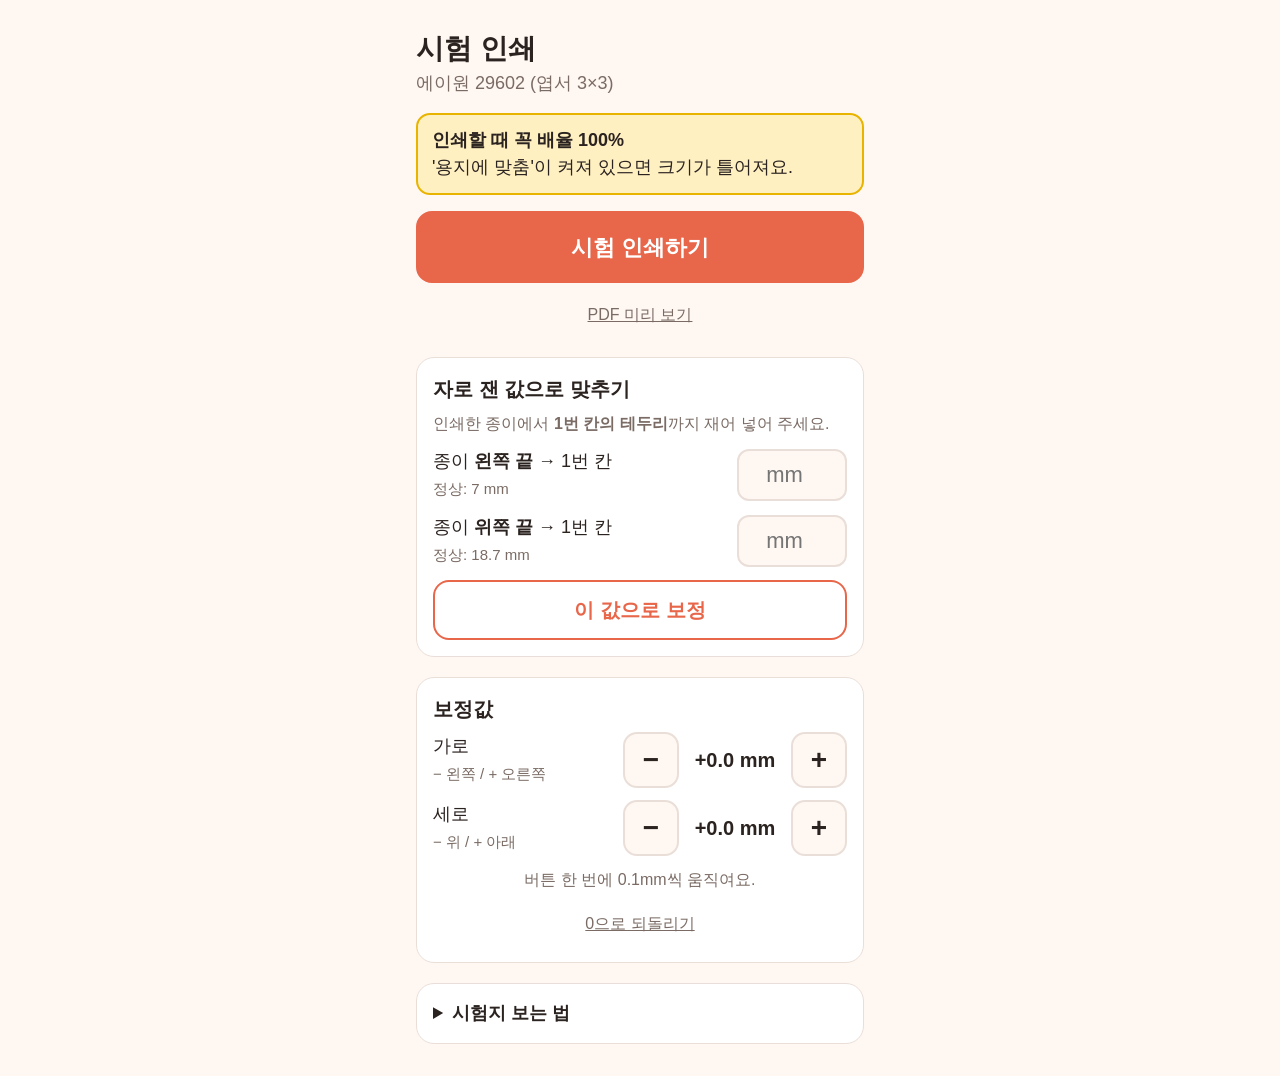
==== index.html @ f359fc1a "1단계: 시험 인쇄 PDF와 보정값 저장 에이원 29602(엽서) 규격으로 칸·눈금자 시험지를 만들고, 칼선 실측으로 위 마진을 18.7mm로 맞춤.  Co-Authored-By:" ====
<!doctype html>
<html lang="ko">
<head>
  <meta charset="utf-8">
  <meta name="viewport" content="width=device-width, initial-scale=1, viewport-fit=cover">
  <meta name="theme-color" content="#fff7f2">
  <title>스티커 시험 인쇄</title>
  <link rel="stylesheet" href="style.css">
  <script src="config.js"></script>
  <script src="pdfwriter.js"></script>
  <script src="app.js"></script>
</head>
<body>
  <main>
    <h1>시험 인쇄</h1>
    <p class="sub" id="presetName"></p>

    <div class="warn">
      <strong>인쇄할 때 꼭 배율 100%</strong>
      <span>'용지에 맞춤'이 켜져 있으면 크기가 틀어져요.</span>
    </div>

    <button id="printBtn" class="big primary">시험 인쇄하기</button>
    <button id="previewBtn" class="link">PDF 미리 보기</button>

    <section class="card">
      <h2>자로 잰 값으로 맞추기</h2>
      <p class="hint">인쇄한 종이에서 <b>1번 칸의 테두리</b>까지 재어 넣어 주세요.</p>
      <label class="field">
        <span>종이 <b>왼쪽 끝</b> → 1번 칸<br><small>정상: <span id="expectX"></span> mm</small></span>
        <input id="measX" type="number" inputmode="decimal" step="0.1" placeholder="mm">
      </label>
      <label class="field">
        <span>종이 <b>위쪽 끝</b> → 1번 칸<br><small>정상: <span id="expectY"></span> mm</small></span>
        <input id="measY" type="number" inputmode="decimal" step="0.1" placeholder="mm">
      </label>
      <button id="applyBtn" class="big">이 값으로 보정</button>
    </section>

    <section class="card">
      <h2>보정값</h2>
      <div class="stepper">
        <span class="label">가로<br><small>− 왼쪽 / + 오른쪽</small></span>
        <button id="xMinus" aria-label="가로 왼쪽으로 0.1mm">−</button>
        <output id="calX"></output>
        <button id="xPlus" aria-label="가로 오른쪽으로 0.1mm">+</button>
      </div>
      <div class="stepper">
        <span class="label">세로<br><small>− 위 / + 아래</small></span>
        <button id="yMinus" aria-label="세로 위로 0.1mm">−</button>
        <output id="calY"></output>
        <button id="yPlus" aria-label="세로 아래로 0.1mm">+</button>
      </div>
      <p class="note" id="saveNote">버튼 한 번에 0.1mm씩 움직여요.</p>
      <button id="resetBtn" class="link">0으로 되돌리기</button>
    </section>

    <details class="card">
      <summary>시험지 보는 법</summary>
      <ul>
        <li>실선 네모 = 사진이 들어갈 칸 (26 × 34mm)</li>
        <li>점선 네모 = 제품에 적힌 스티커 크기 (24 × 32mm). 칼선이 점선 근처에 고르게 오면 잘 맞은 거예요.</li>
        <li>아래 눈금자 0~90이 자로 재서 정확히 90mm면 배율이 맞아요. 다르면 인쇄 설정의 배율을 확인하세요.</li>
      </ul>
    </details>
  </main>
</body>
</html>
---- style.css ----
:root {
  --bg: #fff7f2;
  --card: #ffffff;
  --text: #2b2320;
  --muted: #7a6b64;
  --accent: #e8664a;
  --accent-text: #ffffff;
  --warn-bg: #fff0c2;
  --warn-border: #e8b400;
  --line: #eadfd8;
}

@media (prefers-color-scheme: dark) {
  :root {
    --bg: #1d1816;
    --card: #2a2321;
    --text: #f4ece8;
    --muted: #b3a49d;
    --accent: #f07c61;
    --accent-text: #1d1816;
    --warn-bg: #3d3214;
    --warn-border: #c99a00;
    --line: #3d3431;
  }
}

* { box-sizing: border-box; }

body {
  margin: 0;
  background: var(--bg);
  color: var(--text);
  font-family: -apple-system, BlinkMacSystemFont, "Apple SD Gothic Neo", "Malgun Gothic", sans-serif;
  font-size: 18px;
  line-height: 1.5;
  -webkit-text-size-adjust: 100%;
}

main {
  max-width: 480px;
  margin: 0 auto;
  padding: max(20px, env(safe-area-inset-top)) 16px max(32px, env(safe-area-inset-bottom));
}

h1 { font-size: 28px; margin: 8px 0 0; }
h2 { font-size: 20px; margin: 0 0 8px; }
.sub { color: var(--muted); margin: 0 0 16px; }

.warn {
  background: var(--warn-bg);
  border: 2px solid var(--warn-border);
  border-radius: 14px;
  padding: 12px 14px;
  margin-bottom: 16px;
  display: flex;
  flex-direction: column;
}

button {
  font: inherit;
  color: inherit;
  cursor: pointer;
  -webkit-tap-highlight-color: transparent;
}

.big {
  display: block;
  width: 100%;
  min-height: 60px;
  border-radius: 16px;
  border: 2px solid var(--accent);
  background: var(--card);
  color: var(--accent);
  font-size: 20px;
  font-weight: 700;
}

.big.primary {
  background: var(--accent);
  color: var(--accent-text);
  min-height: 72px;
  font-size: 22px;
}

.big:active { transform: scale(0.98); }

.link {
  display: block;
  margin: 10px auto 0;
  background: none;
  border: none;
  color: var(--muted);
  text-decoration: underline;
  padding: 10px;
  font-size: 16px;
}

.card {
  background: var(--card);
  border: 1px solid var(--line);
  border-radius: 18px;
  padding: 16px;
  margin-top: 20px;
}

.hint, .note { color: var(--muted); font-size: 16px; margin: 0 0 12px; }
.note { margin: 12px 0 0; text-align: center; }

.field {
  display: flex;
  align-items: center;
  justify-content: space-between;
  gap: 12px;
  margin-bottom: 12px;
}

.field small, .stepper small { color: var(--muted); }

.field input {
  width: 110px;
  min-height: 52px;
  font-size: 22px;
  text-align: center;
  border: 2px solid var(--line);
  border-radius: 12px;
  background: var(--bg);
  color: var(--text);
}

.stepper {
  display: grid;
  grid-template-columns: 1fr 56px 96px 56px;
  align-items: center;
  gap: 8px;
  margin-bottom: 12px;
}

.stepper button {
  height: 56px;
  border-radius: 14px;
  border: 2px solid var(--line);
  background: var(--bg);
  font-size: 28px;
  font-weight: 700;
}

.stepper output {
  text-align: center;
  font-size: 20px;
  font-weight: 700;
  font-variant-numeric: tabular-nums;
}

details summary { font-weight: 700; cursor: pointer; }
details ul { padding-left: 20px; margin: 12px 0 0; font-size: 16px; }
details li { margin-bottom: 6px; }
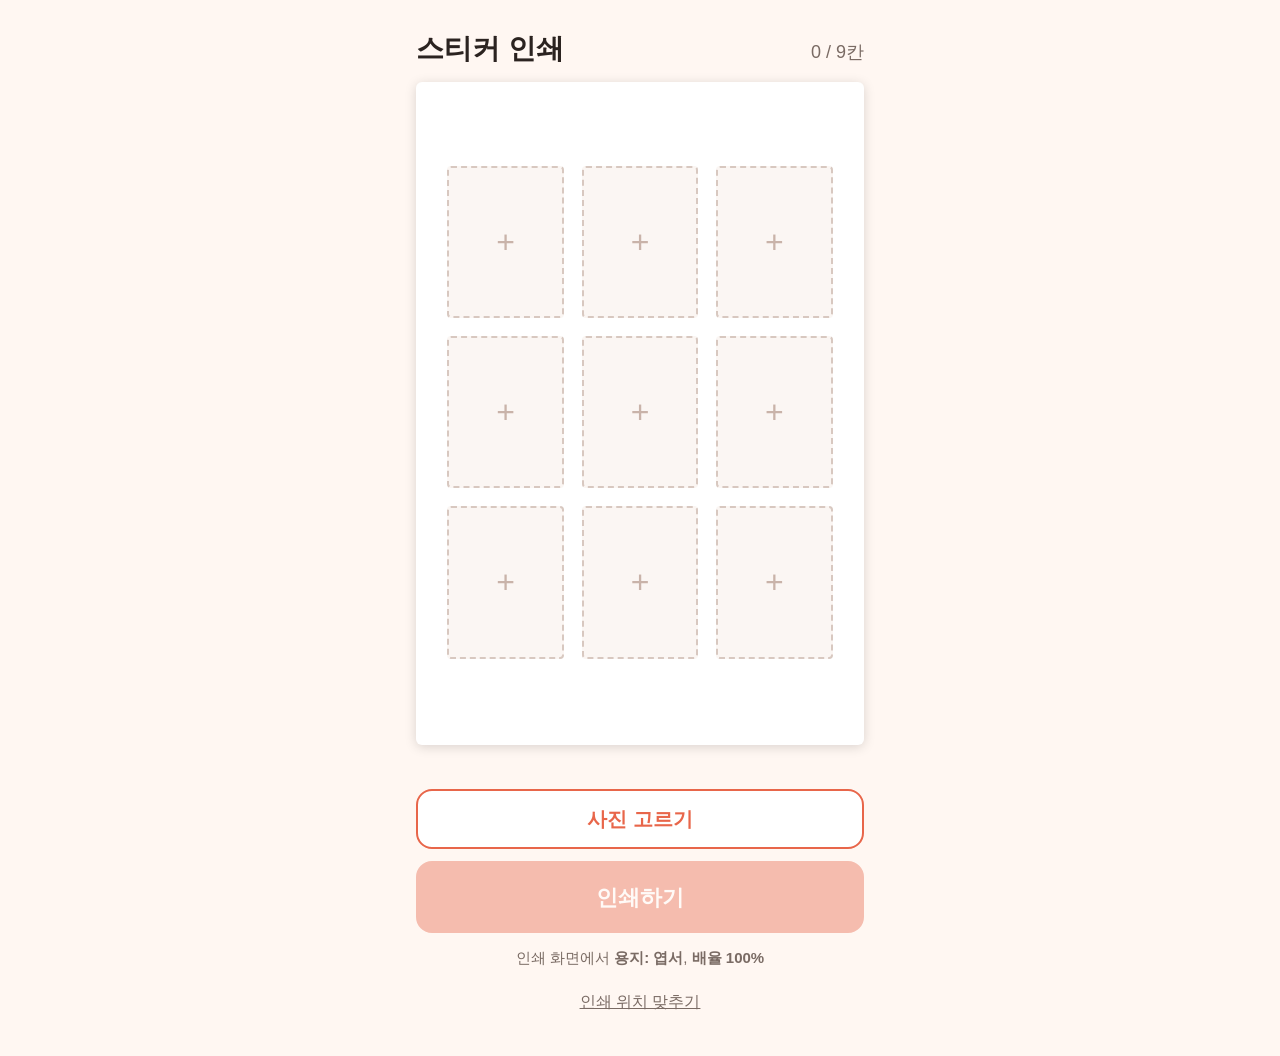
==== commit 597d2822: "2단계: 사진 배치와 인쇄 PDF 사진을 골라 9칸에 차례로 채우고(가로 사진은 90° 돌림), 칸 메뉴로 바꾸기·돌리기·비우기. 시험 인쇄 화면은 test.html로 옮김.  C" ====
--- a/index.html
+++ b/index.html
@@ -4,65 +4,45 @@
   <meta charset="utf-8">
   <meta name="viewport" content="width=device-width, initial-scale=1, viewport-fit=cover">
   <meta name="theme-color" content="#fff7f2">
-  <title>스티커 시험 인쇄</title>
+  <title>스티커 인쇄</title>
   <link rel="stylesheet" href="style.css">
   <script src="config.js"></script>
   <script src="pdfwriter.js"></script>
+  <script src="calibration.js"></script>
+  <script src="photo.js"></script>
   <script src="app.js"></script>
 </head>
 <body>
   <main>
-    <h1>시험 인쇄</h1>
-    <p class="sub" id="presetName"></p>
-
-    <div class="warn">
-      <strong>인쇄할 때 꼭 배율 100%</strong>
-      <span>'용지에 맞춤'이 켜져 있으면 크기가 틀어져요.</span>
+    <div class="titlebar">
+      <h1>스티커 인쇄</h1>
+      <span class="sub" id="countNote"></span>
     </div>
 
-    <button id="printBtn" class="big primary">시험 인쇄하기</button>
-    <button id="previewBtn" class="link">PDF 미리 보기</button>
+    <div id="sheet" class="sheet"></div>
+    <p class="status" id="status" aria-live="polite"></p>
 
-    <section class="card">
-      <h2>자로 잰 값으로 맞추기</h2>
-      <p class="hint">인쇄한 종이에서 <b>1번 칸의 테두리</b>까지 재어 넣어 주세요.</p>
-      <label class="field">
-        <span>종이 <b>왼쪽 끝</b> → 1번 칸<br><small>정상: <span id="expectX"></span> mm</small></span>
-        <input id="measX" type="number" inputmode="decimal" step="0.1" placeholder="mm">
-      </label>
-      <label class="field">
-        <span>종이 <b>위쪽 끝</b> → 1번 칸<br><small>정상: <span id="expectY"></span> mm</small></span>
-        <input id="measY" type="number" inputmode="decimal" step="0.1" placeholder="mm">
-      </label>
-      <button id="applyBtn" class="big">이 값으로 보정</button>
-    </section>
+    <button id="pickBtn" class="big">사진 고르기</button>
+    <button id="printBtn" class="big primary">인쇄하기</button>
 
-    <section class="card">
-      <h2>보정값</h2>
-      <div class="stepper">
-        <span class="label">가로<br><small>− 왼쪽 / + 오른쪽</small></span>
-        <button id="xMinus" aria-label="가로 왼쪽으로 0.1mm">−</button>
-        <output id="calX"></output>
-        <button id="xPlus" aria-label="가로 오른쪽으로 0.1mm">+</button>
-      </div>
-      <div class="stepper">
-        <span class="label">세로<br><small>− 위 / + 아래</small></span>
-        <button id="yMinus" aria-label="세로 위로 0.1mm">−</button>
-        <output id="calY"></output>
-        <button id="yPlus" aria-label="세로 아래로 0.1mm">+</button>
-      </div>
-      <p class="note" id="saveNote">버튼 한 번에 0.1mm씩 움직여요.</p>
-      <button id="resetBtn" class="link">0으로 되돌리기</button>
-    </section>
+    <p class="tip">인쇄 화면에서 <b>용지: 엽서</b>, <b>배율 100%</b></p>
 
-    <details class="card">
-      <summary>시험지 보는 법</summary>
-      <ul>
-        <li>실선 네모 = 사진이 들어갈 칸 (26 × 34mm)</li>
-        <li>점선 네모 = 제품에 적힌 스티커 크기 (24 × 32mm). 칼선이 점선 근처에 고르게 오면 잘 맞은 거예요.</li>
-        <li>아래 눈금자 0~90이 자로 재서 정확히 90mm면 배율이 맞아요. 다르면 인쇄 설정의 배율을 확인하세요.</li>
-      </ul>
-    </details>
+    <a class="link" href="test.html">인쇄 위치 맞추기</a>
   </main>
+
+  <!-- 사진 고르기 (화면에는 안 보임) -->
+  <input id="manyInput" type="file" accept="image/*" multiple hidden>
+  <input id="oneInput" type="file" accept="image/*" hidden>
+
+  <!-- 칸 메뉴 -->
+  <div id="menu" class="menu" hidden>
+    <div class="menu-panel" role="dialog" aria-labelledby="menuTitle">
+      <h2 id="menuTitle"></h2>
+      <button id="menuReplace" class="big">사진 바꾸기</button>
+      <button id="menuRotate" class="big">90° 돌리기</button>
+      <button id="menuClear" class="big danger">비우기</button>
+      <button id="menuClose" class="link">닫기</button>
+    </div>
+  </div>
 </body>
 </html>
--- a/style.css
+++ b/style.css
@@ -151,6 +151,91 @@
   font-variant-numeric: tabular-nums;
 }
 
+/* ---------- 사진 배치 화면 ---------- */
+
+.titlebar {
+  display: flex;
+  align-items: baseline;
+  justify-content: space-between;
+  margin-bottom: 12px;
+}
+.titlebar .sub { margin: 0; }
+
+.sheet {
+  position: relative;
+  width: min(100%, 52vh);      /* 버튼까지 한 화면에 보이도록 높이 제한 */
+  margin: 0 auto;
+  background: #fff;            /* 실제 용지는 흰색이라 다크 모드에서도 흰색 */
+  border-radius: 6px;
+  box-shadow: 0 2px 12px rgba(0, 0, 0, 0.15);
+}
+
+.cell {
+  position: absolute;
+  padding: 0;
+  border: 2px dashed #d8c8c0;
+  border-radius: 4px;
+  background: #fbf6f3 center / cover no-repeat;
+  color: #c9b3a9;
+  font-size: 32px;
+  font-weight: 300;
+  display: flex;
+  align-items: center;
+  justify-content: center;
+}
+
+.cell.filled { border: none; border-radius: 0; }
+.cell:active { opacity: 0.7; }
+
+.status {
+  min-height: 1.5em;
+  text-align: center;
+  color: var(--muted);
+  font-size: 16px;
+  margin: 10px 0;
+}
+
+.big + .big { margin-top: 12px; }
+.big:disabled { opacity: 0.4; }
+.big.danger { border-color: #c94a3a; color: #c94a3a; }
+
+.tip {
+  text-align: center;
+  color: var(--muted);
+  font-size: 15px;
+  margin: 14px 0 0;
+}
+
+a.link { text-align: center; }
+
+.back {
+  display: inline-block;
+  color: var(--muted);
+  text-decoration: none;
+  padding: 6px 0;
+  font-size: 16px;
+}
+
+.menu {
+  position: fixed;
+  inset: 0;
+  background: rgba(0, 0, 0, 0.4);
+  display: flex;
+  align-items: flex-end;
+  justify-content: center;
+  z-index: 10;
+}
+.menu[hidden] { display: none; }
+
+.menu-panel {
+  width: 100%;
+  max-width: 480px;
+  background: var(--card);
+  border-radius: 20px 20px 0 0;
+  padding: 20px 16px max(16px, env(safe-area-inset-bottom));
+}
+.menu-panel h2 { text-align: center; }
+
 details summary { font-weight: 700; cursor: pointer; }
 details ul { padding-left: 20px; margin: 12px 0 0; font-size: 16px; }
 details li { margin-bottom: 6px; }
